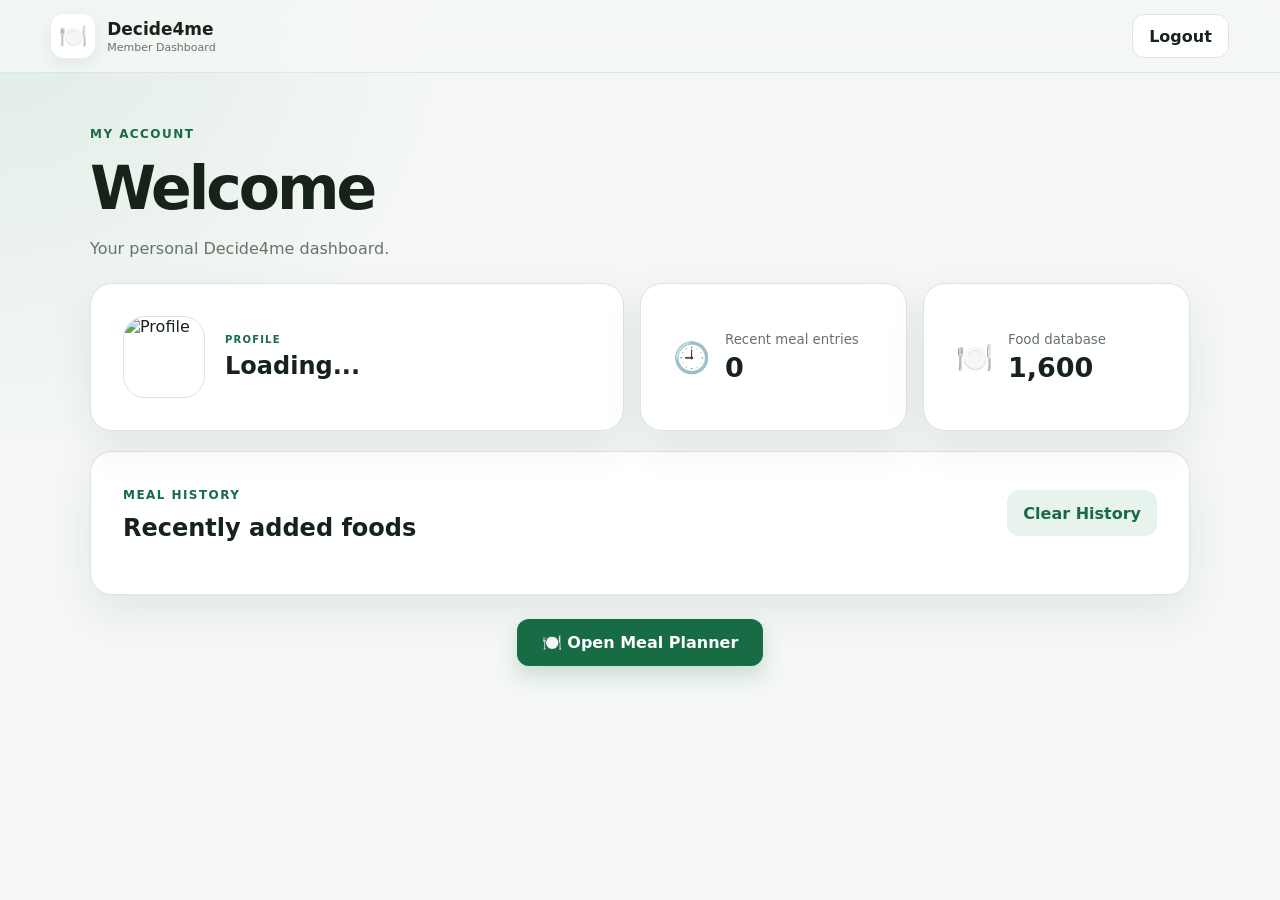
==== dashboard.html @ 8ec98c74 "Add files via upload" ====
<!DOCTYPE html>
<html lang="en">

<head>

  <meta charset="UTF-8">

  <meta
    name="viewport"
    content="width=device-width, initial-scale=1.0"
  >

  <title>
    Decide4me — My Dashboard
  </title>

  <meta
    name="theme-color"
    content="#176b45"
  >

  <link
    rel="manifest"
    href="./manifest.json"
  >

  <link
    rel="icon"
    type="image/png"
    href="./icons/icon-192.png"
  >

  <link
    rel="stylesheet"
    href="./styles.css"
  >

  <link
    rel="stylesheet"
    href="./dashboard.css"
  >

</head>


<body>

<header class="topbar">

  <a
    class="brand"
    href="./index.html"
  >

    <span class="brand-icon">
      🍽️
    </span>

    <span>

      <strong>Decide4me</strong>

      <small>
        Member Dashboard
      </small>

    </span>

  </a>


  <button
    id="logoutBtn"
    class="button outline"
    type="button"
  >
    Logout
  </button>

</header>


<main class="dashboard-page">


  <section class="dashboard-welcome">

    <span class="eyebrow">
      My Account
    </span>

    <h1 id="welcomeTitle">
      Welcome
    </h1>

    <p>
      Your personal Decide4me dashboard.
    </p>

  </section>


  <section class="dashboard-grid">


    <article class="panel profile-card">

      <img
        id="profilePhoto"
        class="profile-photo"
        src="./icons/icon-192.png"
        alt="Profile"
      >

      <div>

        <span class="dashboard-label">
          PROFILE
        </span>

        <h2 id="profileName">
          Loading...
        </h2>

        <p id="profileEmail"></p>

        <small id="profileProvider"></small>

      </div>

    </article>


    <article class="panel dashboard-stat">

      <span class="dashboard-icon">
        🕘
      </span>

      <div>

        <small>Recent meal entries</small>

        <strong id="historyCount">
          0
        </strong>

      </div>

    </article>


    <article class="panel dashboard-stat">

      <span class="dashboard-icon">
        🍽️
      </span>

      <div>

        <small>Food database</small>

        <strong>
          1,600
        </strong>

      </div>

    </article>


  </section>


  <section class="panel dashboard-history">

    <div class="dashboard-section-head">

      <div>

        <span class="eyebrow">
          Meal History
        </span>

        <h2>
          Recently added foods
        </h2>

      </div>


      <button
        id="clearHistoryBtn"
        class="button secondary"
        type="button"
      >
        Clear History
      </button>

    </div>


    <div
      id="dashboardHistory"
      class="dashboard-history-list"
    >
    </div>

  </section>


  <section class="dashboard-actions">

    <a
      href="./index.html"
      class="button primary dashboard-action-link"
    >
      🍽️ Open Meal Planner
    </a>

  </section>


</main>


<script
  type="module"
  src="./dashboard.js"
></script>

</body>

</html>
---- styles.css ----
:root {
  --bg: #f4f7f5;
  --surface: #ffffff;
  --surface-2: #eef5f0;
  --text: #17221b;
  --muted: #66736a;
  --line: #dce5df;
  --primary: #176b45;
  --primary-2: #0f5436;
  --accent: #eaf6ef;
  --danger: #b42318;
  --danger-bg: #fff1f0;
  --shadow: 0 16px 42px rgba(24, 55, 38, 0.08);
  --radius: 22px;
}

* { box-sizing: border-box; }

html { scroll-behavior: smooth; }

body {
  margin: 0;
  min-height: 100vh;
  font-family: Inter, system-ui, -apple-system, BlinkMacSystemFont, "Segoe UI", sans-serif;
  color: var(--text);
  background:
    radial-gradient(circle at 0% 0%, rgba(26, 128, 79, .09), transparent 28rem),
    var(--bg);
}

button, input, select { font: inherit; }

button { cursor: pointer; }

.topbar {
  position: sticky;
  top: 0;
  z-index: 20;
  display: flex;
  align-items: center;
  justify-content: space-between;
  gap: 16px;
  padding: 14px clamp(18px, 4vw, 56px);
  border-bottom: 1px solid rgba(220, 229, 223, .86);
  backdrop-filter: blur(14px);
  background: rgba(244, 247, 245, .88);
}

.brand {
  display: flex;
  align-items: center;
  gap: 12px;
  color: inherit;
  text-decoration: none;
}

.brand-icon {
  display: grid;
  place-items: center;
  width: 44px;
  height: 44px;
  border-radius: 13px;
  background: var(--surface);
  box-shadow: 0 6px 18px rgba(20, 60, 35, .08);
  font-size: 23px;
}

.brand strong, .brand small { display: block; }
.brand strong { font-size: 17px; }
.brand small { margin-top: 2px; color: var(--muted); font-size: 11px; }

.data-pill {
  padding: 8px 12px;
  border: 1px solid #cde2d5;
  border-radius: 999px;
  background: #f7fcf9;
  color: var(--primary);
  font-size: 12px;
  font-weight: 700;
}

.page {
  width: min(1180px, calc(100% - 32px));
  margin: 0 auto;
  padding: 48px 0 72px;
}

.hero {
  display: grid;
  grid-template-columns: 1.5fr .65fr;
  gap: 24px;
  align-items: end;
  margin-bottom: 28px;
}

.eyebrow {
  display: inline-flex;
  margin-bottom: 12px;
  color: var(--primary);
  font-size: 12px;
  font-weight: 800;
  letter-spacing: .12em;
  text-transform: uppercase;
}

.hero h1 {
  max-width: 800px;
  margin: 0;
  font-size: clamp(36px, 5.3vw, 68px);
  line-height: .98;
  letter-spacing: -.055em;
}

.hero > div > p {
  max-width: 720px;
  margin: 20px 0 0;
  color: var(--muted);
  font-size: 17px;
  line-height: 1.7;
}

.hero-note {
  padding: 20px;
  border: 1px solid var(--line);
  border-radius: 18px;
  background: rgba(255,255,255,.72);
}

.hero-note strong, .hero-note span, .hero-note small { display: block; }
.hero-note span { margin-top: 5px; font-weight: 700; }
.hero-note small { margin-top: 8px; color: var(--muted); line-height: 1.5; }

.layout {
  display: grid;
  grid-template-columns: minmax(0, 1fr) 350px;
  gap: 22px;
  align-items: start;
}

.panel {
  border: 1px solid var(--line);
  border-radius: var(--radius);
  background: var(--surface);
  box-shadow: var(--shadow);
  padding: clamp(20px, 3vw, 32px);
}

.section-heading {
  display: flex;
  align-items: end;
  justify-content: space-between;
  gap: 16px;
  margin-bottom: 16px;
}

.section-heading > div {
  display: flex;
  align-items: center;
  gap: 10px;
}

.section-heading h2 {
  margin: 0;
  font-size: 20px;
  letter-spacing: -.02em;
}

.section-heading p {
  margin: 0;
  color: var(--muted);
  font-size: 12px;
  text-align: right;
}

.step {
  display: grid;
  place-items: center;
  width: 28px;
  height: 28px;
  flex: 0 0 28px;
  border-radius: 50%;
  background: var(--primary);
  color: white;
  font-size: 12px;
  font-weight: 800;
}

.top-gap { margin-top: 34px; }

.meal-picker {
  display: grid;
  grid-template-columns: repeat(3, 1fr);
  gap: 12px;
}

.meal-choice {
  position: relative;
  display: grid;
  grid-template-columns: auto 1fr auto;
  align-items: center;
  gap: 10px;
  padding: 15px;
  border: 1px solid var(--line);
  border-radius: 16px;
  transition: .2s ease;
  cursor: pointer;
}

.meal-choice:hover { transform: translateY(-1px); border-color: #b8d8c6; }
.meal-choice:has(input:checked) {
  border-color: #80b99a;
  background: var(--accent);
  box-shadow: inset 0 0 0 1px #80b99a;
}

.meal-choice input {
  position: absolute;
  opacity: 0;
  pointer-events: none;
}

.meal-choice .emoji { font-size: 23px; }
.meal-choice strong, .meal-choice small { display: block; }
.meal-choice strong { font-size: 14px; }
.meal-choice small { margin-top: 3px; color: var(--muted); font-size: 11px; }
.meal-choice .check {
  display: grid;
  place-items: center;
  width: 22px;
  height: 22px;
  border-radius: 50%;
  background: white;
  color: var(--primary);
  border: 1px solid var(--line);
  font-size: 11px;
  font-weight: 800;
}

.field-grid {
  display: grid;
  grid-template-columns: 1fr 1fr;
  gap: 14px;
}

.field { display: block; }
.field.wide { grid-column: 1 / -1; }
.field > span {
  display: block;
  margin-bottom: 7px;
  font-size: 12px;
  font-weight: 700;
}

.field small {
  display: block;
  margin-top: 6px;
  color: var(--muted);
  font-size: 10px;
}

input, select {
  width: 100%;
  min-height: 46px;
  padding: 0 13px;
  border: 1px solid var(--line);
  border-radius: 12px;
  outline: none;
  background: #fff;
  color: var(--text);
  transition: .2s ease;
}

input:focus, select:focus {
  border-color: #69ab87;
  box-shadow: 0 0 0 4px rgba(23, 107, 69, .09);
}

.history-entry {
  display: grid;
  grid-template-columns: 150px 1fr 90px;
  gap: 10px;
}

.autocomplete-wrap { min-width: 0; }

.tags {
  display: flex;
  flex-wrap: wrap;
  gap: 8px;
  min-height: 36px;
  margin-top: 12px;
}

.tag {
  display: inline-flex;
  align-items: center;
  gap: 8px;
  padding: 7px 8px 7px 11px;
  border-radius: 999px;
  background: #f1f5f2;
  color: #33483b;
  font-size: 11px;
  font-weight: 600;
}

.tag em {
  color: var(--muted);
  font-size: 9px;
  font-style: normal;
  text-transform: uppercase;
}

.tag button {
  width: 22px;
  height: 22px;
  padding: 0;
  border: 0;
  border-radius: 50%;
  background: white;
  color: #738078;
}

.empty {
  color: var(--muted);
  font-size: 12px;
  padding: 8px 0;
}

.button {
  border: 0;
  border-radius: 12px;
  font-weight: 800;
  transition: transform .16s ease, box-shadow .16s ease, background .16s ease;
}

.button:hover { transform: translateY(-1px); }

.button.primary {
  background: var(--primary);
  color: white;
  box-shadow: 0 10px 20px rgba(23, 107, 69, .18);
}

.button.primary:hover { background: var(--primary-2); }

.button.secondary {
  min-height: 46px;
  padding: 0 16px;
  background: #e9f3ed;
  color: var(--primary);
}

.button.outline {
  min-height: 44px;
  padding: 0 16px;
  border: 1px solid var(--line);
  background: white;
  color: var(--text);
}

.button.big {
  width: 100%;
  margin-top: 24px;
  padding: 15px 18px;
}

.button.big span, .button.big small { display: block; }
.button.big small { margin-top: 4px; opacity: .74; font-size: 10px; font-weight: 500; }
.button.compact { min-height: 40px; white-space: nowrap; }

.info-panel {
  position: sticky;
  top: 90px;
}

.info-panel h3 { margin: 0 0 18px; }

.logic-item {
  display: grid;
  grid-template-columns: 34px 1fr;
  gap: 11px;
  align-items: start;
  padding: 13px 0;
  border-bottom: 1px solid var(--line);
}

.logic-item > span {
  display: grid;
  place-items: center;
  width: 28px;
  height: 28px;
  border-radius: 9px;
  background: var(--surface-2);
  color: var(--primary);
  font-size: 11px;
  font-weight: 800;
}

.logic-item strong, .logic-item small { display: block; }
.logic-item strong { font-size: 13px; }
.logic-item small { margin-top: 4px; color: var(--muted); line-height: 1.5; }

.disclaimer {
  margin-top: 18px;
  padding: 14px;
  border-radius: 14px;
  background: #fbf6e8;
  color: #6f5920;
}

.disclaimer strong { font-size: 12px; }
.disclaimer p { margin: 6px 0 0; font-size: 11px; line-height: 1.55; }

.error-box {
  margin-top: 14px;
  padding: 12px 14px;
  border: 1px solid #f5bbb6;
  border-radius: 12px;
  background: var(--danger-bg);
  color: var(--danger);
  font-size: 12px;
  line-height: 1.5;
}

.hidden { display: none !important; }

.results { animation: fade .28s ease; }

@keyframes fade {
  from { opacity: 0; transform: translateY(5px); }
  to { opacity: 1; transform: translateY(0); }
}

.results-head {
  display: flex;
  align-items: end;
  justify-content: space-between;
  gap: 20px;
  margin-bottom: 22px;
}

.results-head h2 {
  margin: 0;
  font-size: clamp(28px, 4vw, 46px);
  letter-spacing: -.04em;
}

.results-head p { margin: 9px 0 0; color: var(--muted); }

.today-grid {
  display: grid;
  grid-template-columns: repeat(3, 1fr);
  gap: 16px;
  margin-bottom: 22px;
}

.rec-card {
  position: relative;
  overflow: hidden;
  min-height: 310px;
  padding: 22px;
  border: 1px solid var(--line);
  border-radius: 20px;
  background: var(--surface);
  box-shadow: var(--shadow);
}

.rec-card::after {
  content: "";
  position: absolute;
  width: 150px;
  height: 150px;
  right: -70px;
  top: -70px;
  border-radius: 50%;
  background: rgba(23, 107, 69, .07);
}

.card-top {
  display: flex;
  align-items: center;
  justify-content: space-between;
  gap: 10px;
}

.meal-badge {
  display: inline-flex;
  padding: 6px 9px;
  border-radius: 999px;
  background: var(--accent);
  color: var(--primary);
  font-size: 10px;
  font-weight: 800;
  text-transform: uppercase;
}

.score {
  display: grid;
  place-items: center;
  width: 49px;
  height: 49px;
  border: 4px solid #d9ebdf;
  border-radius: 50%;
  background: #fff;
  color: var(--primary);
  font-size: 13px;
  font-weight: 800;
}

.rec-card h3 {
  margin: 18px 0 6px;
  font-size: 19px;
  line-height: 1.3;
  letter-spacing: -.02em;
}

.source-id { color: var(--muted); font-size: 10px; }

.nutrient-grid {
  display: grid;
  grid-template-columns: repeat(2, 1fr);
  gap: 8px;
  margin: 18px 0;
}

.nutrient {
  padding: 10px;
  border-radius: 12px;
  background: #f7f9f7;
}

.nutrient strong, .nutrient small { display: block; }
.nutrient strong { font-size: 13px; }
.nutrient small { margin-top: 2px; color: var(--muted); font-size: 9px; text-transform: uppercase; }

.why {
  margin: 0;
  color: var(--muted);
  font-size: 11px;
  line-height: 1.55;
}

.weekly-panel { padding: 0; overflow: hidden; }

.table-head {
  display: flex;
  align-items: center;
  justify-content: space-between;
  gap: 16px;
  padding: 22px 24px;
  border-bottom: 1px solid var(--line);
}

.table-head h3 { margin: 0; }
.table-head p { margin: 5px 0 0; color: var(--muted); font-size: 11px; }

.table-scroll { overflow-x: auto; }

table {
  width: 100%;
  border-collapse: collapse;
  min-width: 650px;
}

th, td {
  padding: 14px 16px;
  border-bottom: 1px solid var(--line);
  text-align: left;
  vertical-align: top;
}

th {
  background: #f8faf8;
  color: var(--muted);
  font-size: 10px;
  letter-spacing: .07em;
  text-transform: uppercase;
}

td { font-size: 12px; }
td strong { display: block; font-size: 12px; line-height: 1.4; }
td small { display: block; margin-top: 4px; color: var(--muted); font-size: 9px; }

.source-card {
  display: flex;
  justify-content: space-between;
  gap: 18px;
  align-items: center;
  margin-top: 18px;
  padding: 18px 20px;
  border: 1px solid #cfe3d7;
  border-radius: 16px;
  background: #f1f8f4;
}

.source-card strong { font-size: 12px; }
.source-card p { max-width: 770px; margin: 5px 0 0; color: var(--muted); font-size: 10px; line-height: 1.5; }
.source-card a { color: var(--primary); font-size: 11px; font-weight: 800; text-decoration: none; white-space: nowrap; }

footer {
  display: flex;
  justify-content: center;
  flex-wrap: wrap;
  gap: 9px;
  padding: 26px;
  border-top: 1px solid var(--line);
  color: var(--muted);
  font-size: 10px;
}

@media (max-width: 900px) {
  .hero { grid-template-columns: 1fr; }
  .layout { grid-template-columns: 1fr; }
  .info-panel { position: static; }
  .today-grid { grid-template-columns: 1fr; }
}

@media (max-width: 640px) {
  .topbar { padding: 12px 14px; }
  .data-pill { max-width: 160px; overflow: hidden; text-overflow: ellipsis; white-space: nowrap; }
  .page { width: min(100% - 20px, 1180px); padding-top: 30px; }
  .hero h1 { font-size: 39px; }
  .meal-picker { grid-template-columns: 1fr; }
  .field-grid { grid-template-columns: 1fr; }
  .field.wide { grid-column: auto; }
  .history-entry { grid-template-columns: 1fr; }
  .section-heading, .results-head, .table-head, .source-card { align-items: flex-start; flex-direction: column; }
  .section-heading p { text-align: left; }
  .results-head .button { width: 100%; }
}
/* =========================
   PROJECT TEAM PANEL
========================= */

.team-panel {
  margin-top: 28px;
}

.team-title {
  text-align: center;
  margin-bottom: 25px;
}

.team-title h2 {
  margin: 0;
  font-size: 28px;
  letter-spacing: -0.03em;
}

.team-title p {
  margin-top: 8px;
  color: var(--muted);
  font-size: 13px;
}

.team-grid {
  display: grid;
  grid-template-columns: repeat(2, 1fr);
  gap: 14px;
}

.team-member {
  display: flex;
  align-items: center;
  gap: 15px;
  padding: 16px;
  border: 1px solid var(--line);
  border-radius: 16px;
  background: #f8faf8;
  transition: 0.2s ease;
}

.team-member:hover {
  transform: translateY(-3px);
  border-color: #8bbda0;
  box-shadow: 0 8px 20px rgba(23, 107, 69, 0.08);
}

.member-avatar {
  display: grid;
  place-items: center;
  width: 48px;
  height: 48px;
  flex: 0 0 48px;
  border-radius: 14px;
  background: var(--primary);
  color: white;
  font-size: 14px;
  font-weight: 800;
}

.team-member h3 {
  margin: 0;
  font-size: 14px;
}

.team-member p {
  margin: 5px 0 0;
  color: var(--primary);
  font-size: 12px;
  font-weight: 700;
}

/* Mobile */
@media (max-width: 640px) {
  .team-grid {
    grid-template-columns: 1fr;
  }

  .team-title {
    text-align: left;
  }
}
/* ==================================
   DECIDE4ME LOGIN / AUTHENTICATION
================================== */

.auth-panel {
  margin-top: 28px;
  max-width: 760px;
  margin-left: auto;
  margin-right: auto;
}

.auth-heading {
  text-align: center;
  margin-bottom: 24px;
}

.auth-heading h2 {
  margin: 0;
  font-size: 30px;
  letter-spacing: -0.04em;
}

.auth-heading p {
  max-width: 540px;
  margin: 9px auto 0;
  color: var(--muted);
  font-size: 13px;
  line-height: 1.6;
}

.google-login-btn {
  width: 100%;
  min-height: 52px;
  display: flex;
  align-items: center;
  justify-content: center;
  gap: 12px;

  border: 1px solid var(--line);
  border-radius: 13px;

  background: #ffffff;
  color: var(--text);

  font-weight: 700;
  font-size: 14px;

  cursor: pointer;
  transition: 0.2s ease;
}

.google-login-btn:hover {
  transform: translateY(-1px);
  border-color: #aacdb8;
  box-shadow: 0 8px 22px rgba(23, 107, 69, 0.08);
}

.google-g {
  display: grid;
  place-items: center;

  width: 30px;
  height: 30px;

  border-radius: 50%;
  background: #f3f5f4;

  color: #4285f4;
  font-size: 18px;
  font-weight: 800;
}

.auth-divider {
  display: flex;
  align-items: center;
  gap: 12px;

  margin: 22px 0;

  color: var(--muted);
  font-size: 11px;
}

.auth-divider::before,
.auth-divider::after {
  content: "";
  flex: 1;
  height: 1px;
  background: var(--line);
}

.auth-form {
  display: grid;
  gap: 15px;
}

.auth-main-btn {
  width: 100%;
  min-height: 48px;
}

.forgot-btn {
  border: none;
  background: transparent;

  color: var(--primary);
  font-weight: 700;
  font-size: 11px;

  cursor: pointer;
}

.auth-message {
  margin-top: 17px;
  padding: 12px 14px;

  border-radius: 12px;

  background: #eef7f2;
  color: var(--primary);

  font-size: 12px;
  line-height: 1.5;
}

.auth-message.error {
  background: #fff1f0;
  color: #b42318;
}

.auth-security-note {
  margin: 20px 0 0;

  color: var(--muted);
  text-align: center;

  font-size: 10px;
  line-height: 1.5;
}

.signed-in-box {
  padding: 20px;

  border-radius: 16px;

  background: #eef7f2;

  text-align: center;
}

.signed-in-box p {
  margin: 0 0 14px;
}

.dashboard-link {
  display: inline-flex;
  align-items: center;
  justify-content: center;

  padding: 12px 18px;

  color: white;
  text-decoration: none;
}

@media (max-width: 640px) {

  .auth-panel {
    margin-top: 18px;
  }

  .auth-heading {
    text-align: left;
  }

}
---- dashboard.css ----
.dashboard-page {
  width: min(1100px, calc(100% - 32px));
  margin: 0 auto;
  padding: 50px 0 80px;
}

.dashboard-welcome {
  margin-bottom: 25px;
}

.dashboard-welcome h1 {
  margin: 0;

  font-size: clamp(36px, 5vw, 60px);

  letter-spacing: -0.05em;
}

.dashboard-welcome p {
  color: var(--muted);
}

.dashboard-grid {
  display: grid;

  grid-template-columns:
    2fr 1fr 1fr;

  gap: 16px;

  margin-bottom: 20px;
}

.profile-card {
  display: flex;
  align-items: center;

  gap: 20px;
}

.profile-photo {
  width: 82px;
  height: 82px;

  border-radius: 22px;

  object-fit: cover;

  border: 1px solid var(--line);
}

.profile-card h2 {
  margin: 5px 0;
}

.profile-card p {
  margin: 0;

  color: var(--muted);

  font-size: 12px;
}

.profile-card small {
  display: block;

  margin-top: 7px;

  color: var(--primary);
}

.dashboard-label {
  color: var(--primary);

  font-size: 10px;

  font-weight: 800;

  letter-spacing: 0.12em;
}

.dashboard-stat {
  display: flex;
  align-items: center;

  gap: 15px;
}

.dashboard-icon {
  font-size: 30px;
}

.dashboard-stat small,
.dashboard-stat strong {
  display: block;
}

.dashboard-stat small {
  color: var(--muted);

  margin-bottom: 5px;
}

.dashboard-stat strong {
  font-size: 27px;
}

.dashboard-history {
  margin-top: 20px;
}

.dashboard-section-head {
  display: flex;

  align-items: center;
  justify-content: space-between;

  gap: 20px;

  margin-bottom: 20px;
}

.dashboard-section-head h2 {
  margin: 0;
}

.dashboard-history-list {
  display: grid;

  gap: 10px;
}

.dashboard-history-item {
  display: flex;

  justify-content: space-between;
  align-items: center;

  gap: 15px;

  padding: 14px 16px;

  border: 1px solid var(--line);

  border-radius: 13px;

  background: #f8faf8;
}

.dashboard-history-item strong {
  font-size: 12px;
}

.dashboard-history-item span {
  color: var(--muted);

  font-size: 10px;

  text-transform: uppercase;
}

.dashboard-empty {
  color: var(--muted);

  font-size: 12px;
}

.dashboard-actions {
  display: flex;

  justify-content: center;

  margin-top: 24px;
}

.dashboard-action-link {
  padding: 14px 25px;

  text-decoration: none;

  color: white;
}

@media (max-width: 800px) {

  .dashboard-grid {
    grid-template-columns: 1fr;
  }

}

@media (max-width: 600px) {

  .dashboard-page {
    width: min(100% - 20px, 1100px);
  }

  .dashboard-section-head {
    align-items: flex-start;
    flex-direction: column;
  }

  .profile-card {
    align-items: flex-start;
  }

}
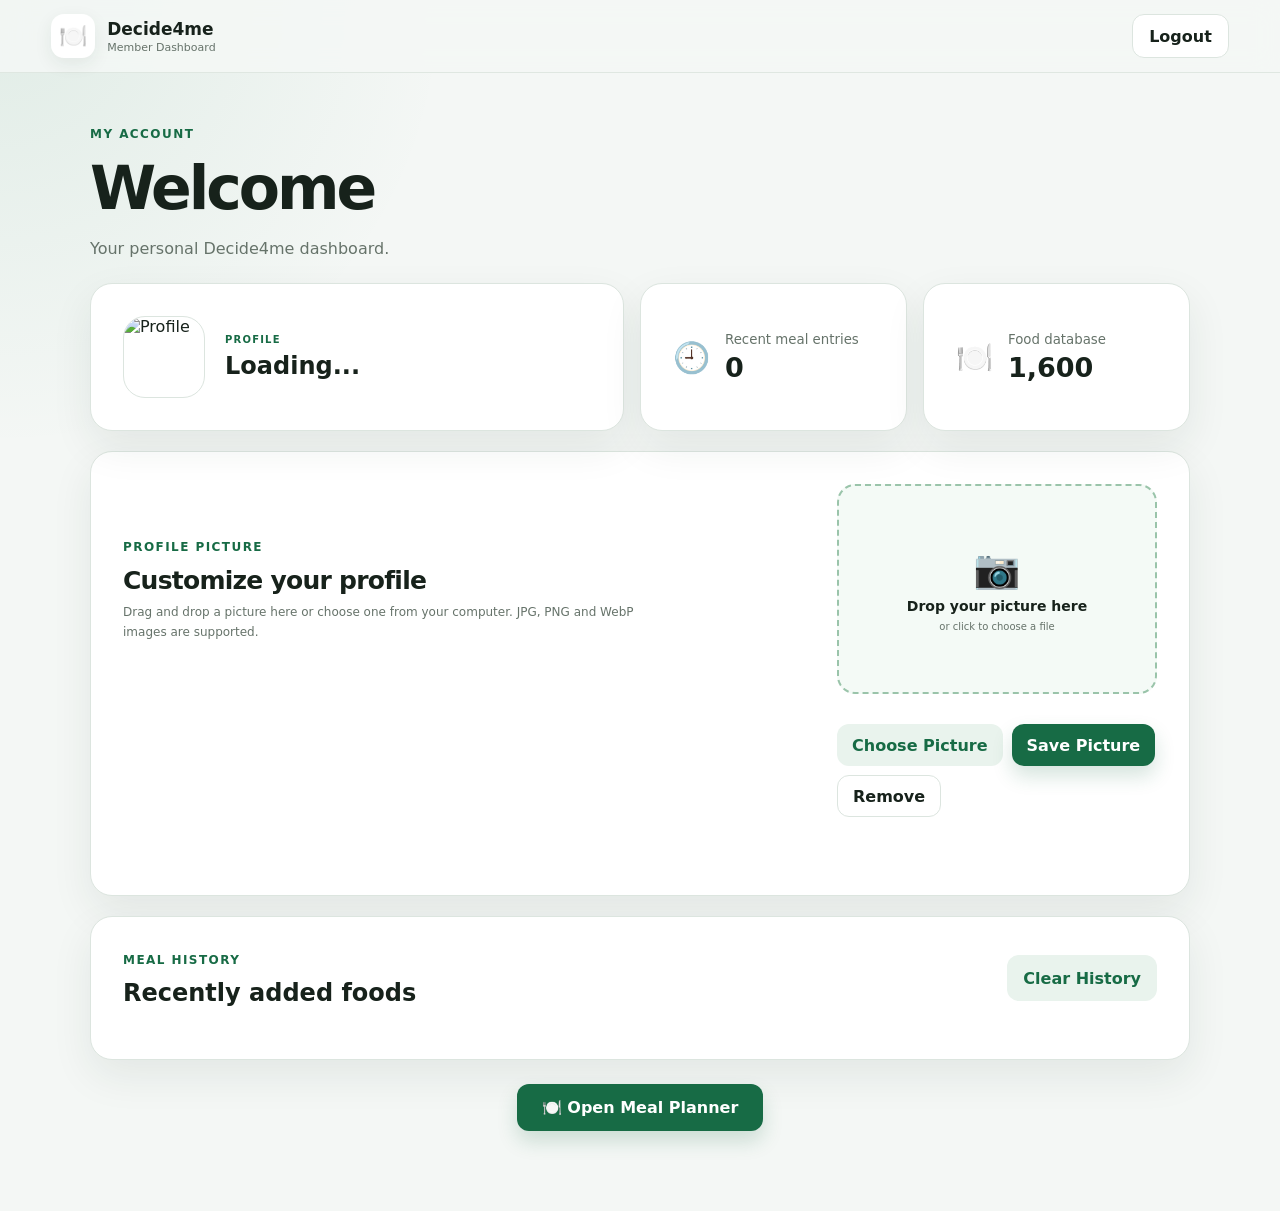
==== commit c8db0bd8: "Add files via upload" ====
--- a/dashboard.html
+++ b/dashboard.html
@@ -170,6 +170,82 @@
 
 
   </section>
+  <section class="panel profile-upload-panel">
+
+  <div class="upload-info">
+    <span class="eyebrow">Profile Picture</span>
+
+    <h2>Customize your profile</h2>
+
+    <p>
+      Drag and drop a picture here or choose one from your computer.
+      JPG, PNG and WebP images are supported.
+    </p>
+  </div>
+
+  <div
+    id="profileDropZone"
+    class="profile-drop-zone"
+    tabindex="0"
+  >
+
+    <img
+      id="uploadPreview"
+      class="upload-preview hidden"
+      alt="Profile picture preview"
+    >
+
+    <div id="uploadPlaceholder" class="upload-placeholder">
+
+      <span class="upload-icon">📷</span>
+
+      <strong>Drop your picture here</strong>
+
+      <small>or click to choose a file</small>
+
+    </div>
+
+    <input
+      id="profilePictureInput"
+      type="file"
+      accept="image/png,image/jpeg,image/webp"
+      hidden
+    >
+
+  </div>
+
+  <div class="upload-actions">
+
+    <button
+      id="choosePictureBtn"
+      class="button secondary"
+      type="button"
+    >
+      Choose Picture
+    </button>
+
+    <button
+      id="savePictureBtn"
+      class="button primary"
+      type="button"
+      disabled
+    >
+      Save Picture
+    </button>
+
+    <button
+      id="removePictureBtn"
+      class="button outline"
+      type="button"
+    >
+      Remove
+    </button>
+
+  </div>
+
+  <p id="pictureMessage" class="picture-message"></p>
+
+</section>
 
 
   <section class="panel dashboard-history">
--- a/dashboard.css
+++ b/dashboard.css
@@ -204,4 +204,141 @@
     align-items: flex-start;
   }
 
+}
+/* ==============================
+   PROFILE PICTURE UPLOAD
+============================== */
+
+.profile-upload-panel {
+  margin-top: 20px;
+
+  display: grid;
+  grid-template-columns: 1fr 320px;
+  gap: 30px;
+
+  align-items: center;
+}
+
+.upload-info h2 {
+  margin: 0 0 8px;
+
+  font-size: 25px;
+  letter-spacing: -0.03em;
+}
+
+.upload-info p {
+  max-width: 520px;
+
+  margin: 0;
+
+  color: var(--muted);
+
+  font-size: 12px;
+  line-height: 1.6;
+}
+
+.profile-drop-zone {
+  min-height: 210px;
+
+  display: flex;
+  align-items: center;
+  justify-content: center;
+
+  padding: 20px;
+
+  border: 2px dashed #9ac4aa;
+  border-radius: 18px;
+
+  background: #f4faf6;
+
+  text-align: center;
+
+  cursor: pointer;
+
+  transition: 0.2s ease;
+}
+
+.profile-drop-zone:hover,
+.profile-drop-zone.dragging {
+  border-color: var(--primary);
+
+  background: #eaf6ef;
+
+  transform: translateY(-2px);
+}
+
+.upload-placeholder {
+  display: flex;
+  flex-direction: column;
+  align-items: center;
+
+  gap: 7px;
+}
+
+.upload-icon {
+  font-size: 38px;
+}
+
+.upload-placeholder strong {
+  font-size: 14px;
+}
+
+.upload-placeholder small {
+  color: var(--muted);
+
+  font-size: 10px;
+}
+
+.upload-preview {
+  width: 160px;
+  height: 160px;
+
+  object-fit: cover;
+
+  border-radius: 22px;
+
+  border: 4px solid white;
+
+  box-shadow:
+    0 10px 25px rgba(23, 107, 69, 0.15);
+}
+
+.upload-actions {
+  grid-column: 2;
+
+  display: flex;
+  flex-wrap: wrap;
+
+  gap: 9px;
+}
+
+.upload-actions .button {
+  min-height: 42px;
+
+  padding: 0 15px;
+}
+
+.picture-message {
+  grid-column: 2;
+
+  margin: 0;
+
+  min-height: 16px;
+
+  color: var(--primary);
+
+  font-size: 11px;
+}
+
+@media (max-width: 800px) {
+
+  .profile-upload-panel {
+    grid-template-columns: 1fr;
+  }
+
+  .upload-actions,
+  .picture-message {
+    grid-column: 1;
+  }
+
 }
